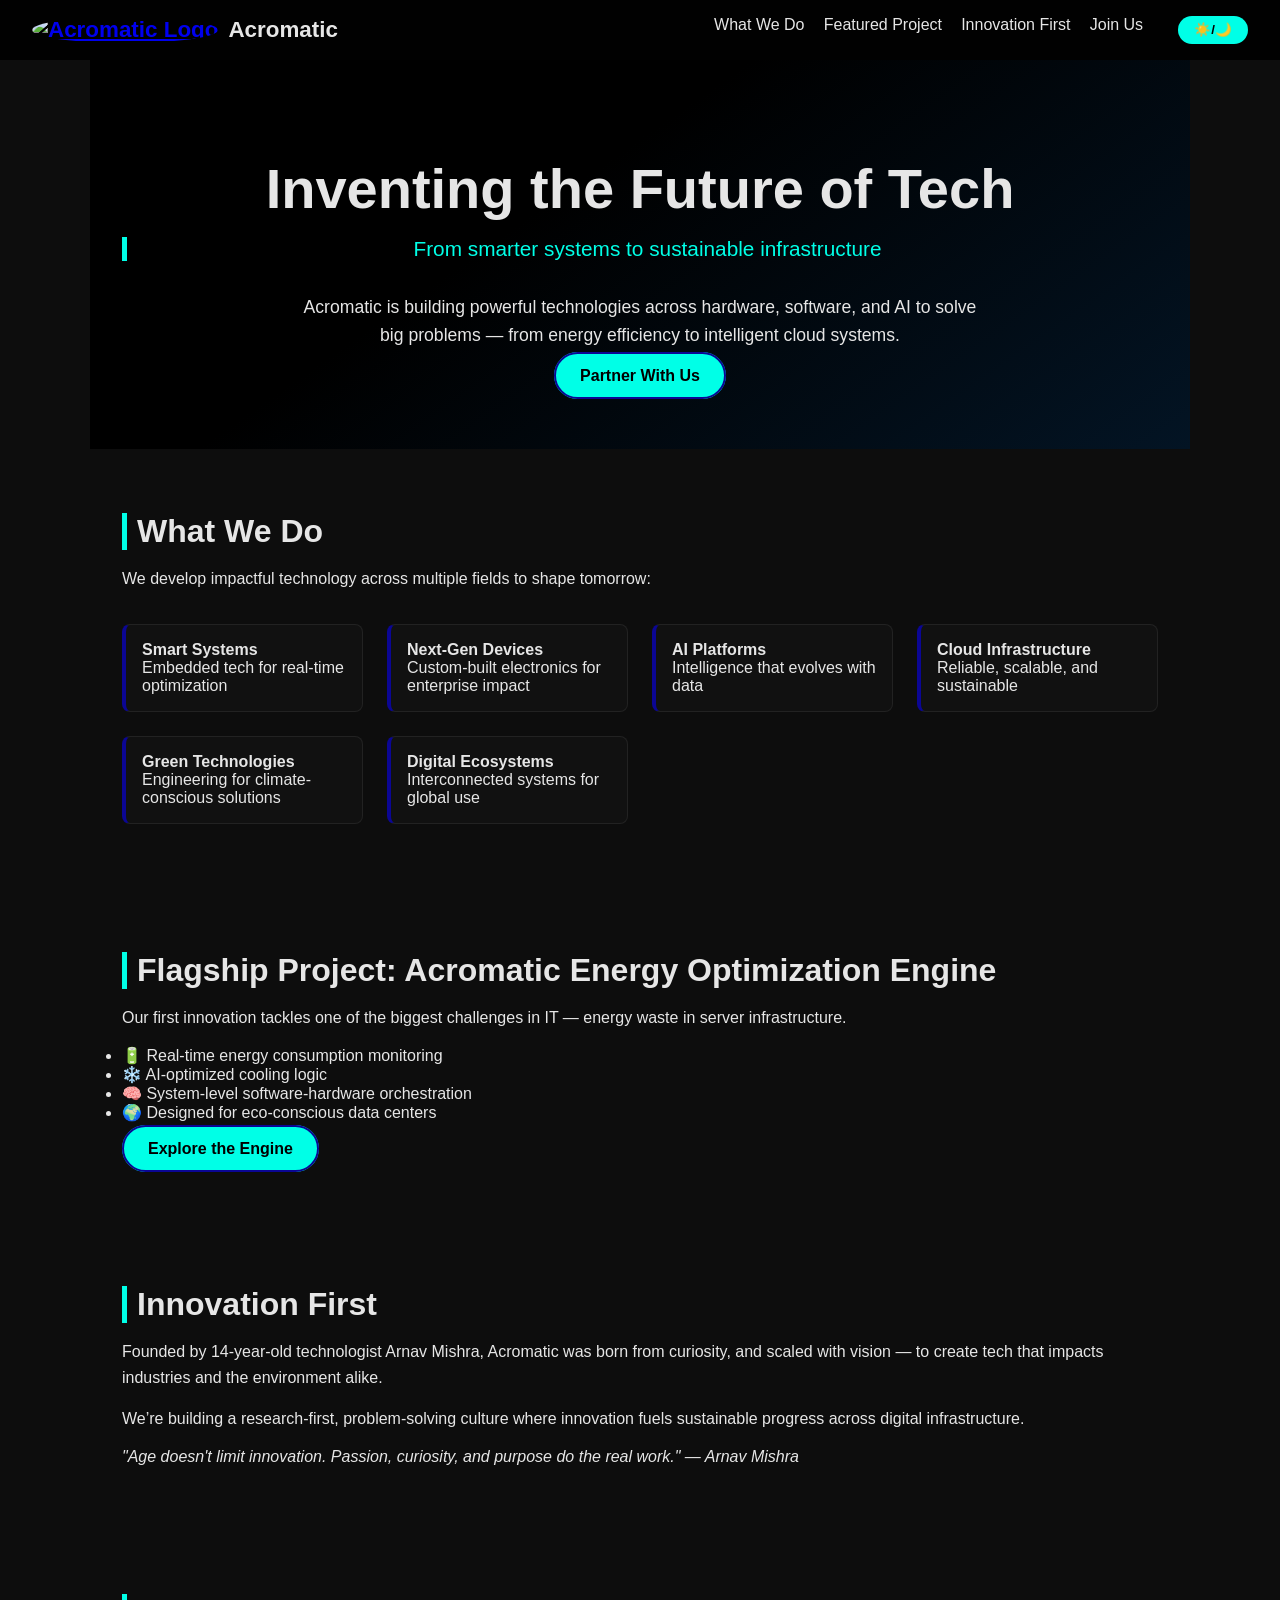
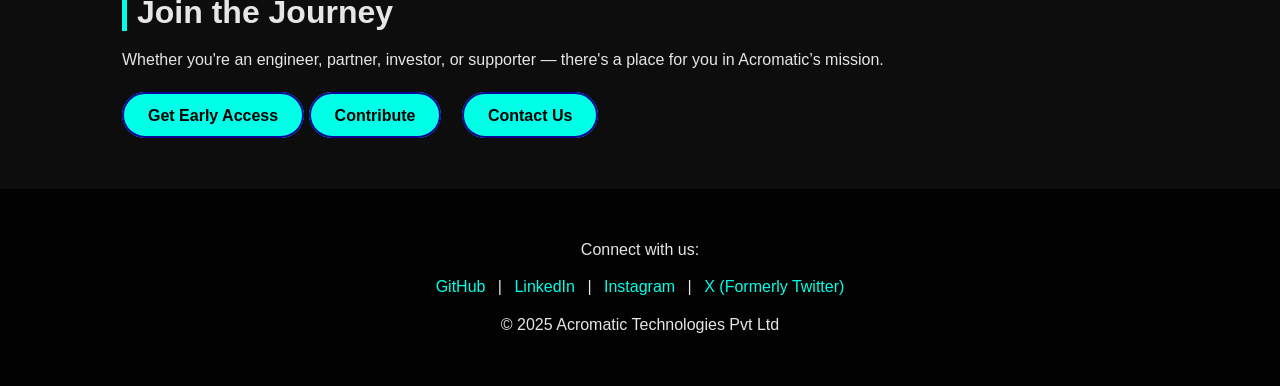
==== index.html @ e017d038 "Update index.html" ====
<!DOCTYPE html>
<html lang="en">
<head>
  <meta charset="UTF-8" />
  <meta name="viewport" content="width=device-width, initial-scale=1.0"/>
  <title>Acromatic - Emerging Technologies for a Better Tomorrow</title>
  <meta name="description" content="Acromatic Technologies is an emerging full-spectrum tech company based in Delhi, focused on building innovative solutions across hardware, software, AI, and sustainable IT infrastructure. From intelligent server systems to next-gen platforms, Acromatic is shaping the future of technology.">
  <meta name="keywords" content="acromatic, acromatic technologies, server optimization, sustainable IT, tech innovation, AI platforms, digital infrastructure, cloud systems, energy efficient computing, hardware-software integration, Delhi tech startup, Arnav Mishra">
  <meta property="og:title" content="Acromatic Technologies Building the Future of Sustainable and Intelligent Tech">
  <meta property="og:description" content="From intelligent server optimization to next-gen tech platforms, Acromatic Technologies is reimagining the future of IT, founded by teen innovator Arnav Mishra in Delhi.">
  <meta property="og:image" content="https://acromatic-technologies.github.io/acromatic-technologies-web-old/assets/Acromatic.png">
  <meta property="og:url" content="https://acromatic-technologies.github.io/">
  <meta property="og:type" content="website">
  <meta name="twitter:card" content="summary_large_image">
  <meta name="twitter:title" content="Acromatic - Emerging Technologies for a Better Tomorrow">
  <meta name="twitter:description" content="Acromatic Technologies is an emerging full-spectrum tech company based in Delhi, focused on building innovative solutions across hardware, software, AI, and sustainable IT infrastructure.">
  <meta name="twitter:image" content="https://acromatic-technologies.github.io/acromatic-technologies-web-old/assets/Acromatic.png">
  <meta name="twitter:site" content="@Acromatic_Tech">
  <link rel="canonical" href="https://acromatic-technologies.github.io/">
  <link rel="icon" href="https://acromatic-technologies.github.io/acromatic-technologies-web-old/assets/favicon.ico" type="image/x-icon">
  <link rel="apple-touch-icon" sizes="180x180" href="https://acromatic-technologies.github.io/acromatic-technologies-web-old/assets/apple-toch-icon.png">
  <link rel="icon" type="image/png" sizes="32x32" href="https://acromatic-technologies.github.io/acromatic-technologies-web-old/assets/favicon-32x32.png">
  <link rel="icon" type="image/png" sizes="16x16" href="https://acromatic-technologies.github.io/acromatic-technologies-web-old/assets/favicon-16x16.png">
  <style>
    :root {
      --primary: #00ffe7;
      --brand-blue: #0b0694;
      --bg-dark: #0d0d0d;
      --bg-light: #f7f7f7;
      --text-light: #e6e6e6;
      --text-dark: #111;
      --card-dark: #111;
      --card-light: #fff;
    }

    * { margin: 0; padding: 0; box-sizing: border-box; }
    html, body {
      font-family: 'Segoe UI', sans-serif;
      background-color: var(--bg-dark);
      color: var(--text-light);
      scroll-behavior: smooth;
      transition: background 0.3s, color 0.3s;
    }

    body.light-mode {
      background-color: var(--bg-light);
      color: var(--text-dark);
    }

    section {
      padding: 4rem 2rem;
      max-width: 1100px;
      margin: auto;
    }

    h2 {
      font-size: 2rem;
      margin-bottom: 1rem;
      border-left: 5px solid var(--primary);
      padding-left: 10px;
    }

    p { margin: 1rem 0; line-height: 1.6; }

    .cta-btn {
      background: var(--primary);
      border: 2px solid var(--brand-blue);
      padding: 0.8rem 1.5rem;
      font-size: 1rem;
      font-weight: bold;
      border-radius: 30px;
      cursor: pointer;
      transition: transform 0.3s ease, background 0.3s ease;
      color: #000;
      text-decoration: none;
    }

    .cta-btn:hover {
      transform: scale(1.05);
      background: var(--brand-blue);
      color: #fff;
    }

    header {
      display: flex;
      justify-content: space-between;
      align-items: center;
      padding: 1rem 2rem;
      background: rgba(0, 0, 0, 0.85);
      position: sticky;
      top: 0;
      z-index: 999;
    }

    body.light-mode header {
      background: #fff;
    }

    .logo {
      display: flex;
      align-items: center;
      font-size: 1.4rem;
      font-weight: bold;
    }

    .logo img {
      height: 40px;
      margin-right: 10px;
      border-radius: 50%;
    }

    nav {
      display: flex;
      gap: 1.2rem;
      background: transparent;
    }

    nav a {
      text-decoration: none;
      color: inherit;
      font-weight: 500;
      transition: color 0.3s;
    }

    nav a:hover {
      color: var(--primary);
    }

    .menu-toggle {
      display: none;
      flex-direction: column;
      cursor: pointer;
      gap: 5px;
    }

    .menu-toggle div {
      width: 25px;
      height: 3px;
      background: var(--primary);
    }

    .toggle {
      cursor: pointer;
      padding: 0.4rem 1rem;
      background: var(--primary);
      color: #000;
      border-radius: 20px;
      border: none;
      font-weight: bold;
      margin-left: 1rem;
    }

    @media (max-width: 768px) {
      nav {
        display: none;
        flex-direction: column;
        position: absolute;
        top: 70px;
        right: 20px;
        background: var(--card-dark);
        padding: 1rem;
        border-radius: 10px;
        box-shadow: 0 0 10px rgba(0,0,0,0.4);
      }

      body.light-mode nav {
        background: var(--card-light);
      }

      nav.open {
        display: flex;
      }

      .menu-toggle {
        display: flex;
      }
    }

    .hero {
      text-align: center;
      padding: 6rem 2rem 4rem;
      background: linear-gradient(145deg, #000 40%, #031424 100%);
    }

    body.light-mode .hero {
      background: linear-gradient(145deg, #e6f9f9, #ffffff);
    }

    .hero h1 {
      font-size: 2.7rem;
      margin-bottom: 1rem;
    }

    .hero h2 {
      font-size: 1.3rem;
      color: var(--primary);
      font-weight: 400;
      margin-bottom: 2rem;
    }

    .hero p {
      max-width: 700px;
      margin: auto;
      font-size: 1.1rem;
    }

    .tech-grid {
      display: grid;
      grid-template-columns: repeat(auto-fit, minmax(220px, 1fr));
      gap: 1.5rem;
      margin-top: 2rem;
    }

    .tech-item {
      background: var(--card-dark);
      border: 1px solid #222;
      border-left: 4px solid var(--brand-blue);
      padding: 1rem;
      border-radius: 8px;
      transition: 0.3s ease;
    }

    .tech-item:hover {
      transform: translateY(-5px);
      border-color: var(--primary);
    }

    body.light-mode .tech-item {
      background: #fff;
      border: 1px solid #ccc;
    }

    footer {
      text-align: center;
      padding: 2rem;
      background: rgba(0, 0, 0, 0.85);
    }

    body.light-mode footer {
      background: #f0f0f0;
    }

    footer a {
      margin: 0 0.5rem;
      color: var(--primary);
      text-decoration: none;
    }

    .fade {
      opacity: 0;
      transform: translateY(40px);
      transition: all 0.8s ease-out;
    }

    .fade.show {
      opacity: 1;
      transform: translateY(0);
    }

    @media(min-width: 768px) {
      .hero h1 { font-size: 3.5rem; }
    }
  </style>
</head>
<body>

<header>
  <div class="logo">
    <a href="https://acromatic-technologies.github.io"><img src="https://acromatic-technologies.github.io/acromatic-technologies-web-old/assets/Acromatic.png" alt="Acromatic Logo" />
    </a>
    Acromatic
  </div>

  <div class="menu-toggle" onclick="toggleMenu()">
    <div></div><div></div><div></div>
  </div>

  <nav id="main-nav">
    <a href="#technologies">What We Do</a>
    <a href="#project">Featured Project</a>
    <a href="#innovation">Innovation First</a>
    <a href="#join">Join Us</a>
    <button class="toggle" onclick="toggleMode()">☀️/🌙</button>
  </nav>
</header>

<section class="hero fade">
  <h1>Inventing the Future of Tech</h1>
  <h2>From smarter systems to sustainable infrastructure</h2>
  <p>Acromatic is building powerful technologies across hardware, software, and AI to solve big problems — from energy efficiency to intelligent cloud systems.</p>
  <br/>
  <a class="cta-btn" href="#join">Partner With Us</a>
</section>

<section id="technologies" class="fade">
  <h2>What We Do</h2>
  <p>We develop impactful technology across multiple fields to shape tomorrow:</p>
  <div class="tech-grid">
    <div class="tech-item"><strong>Smart Systems</strong><br/> Embedded tech for real-time optimization</div>
    <div class="tech-item"><strong>Next-Gen Devices</strong><br/> Custom-built electronics for enterprise impact</div>
    <div class="tech-item"><strong>AI Platforms</strong><br/> Intelligence that evolves with data</div>
    <div class="tech-item"><strong>Cloud Infrastructure</strong><br/> Reliable, scalable, and sustainable</div>
    <div class="tech-item"><strong>Green Technologies</strong><br/> Engineering for climate-conscious solutions</div>
    <div class="tech-item"><strong>Digital Ecosystems</strong><br/> Interconnected systems for global use</div>
  </div>
</section>

<section id="project" class="fade">
  <h2>Flagship Project: Acromatic Energy Optimization Engine</h2>
  <p>Our first innovation tackles one of the biggest challenges in IT — energy waste in server infrastructure.</p>
  <ul>
    <li>🔋 Real-time energy consumption monitoring</li>
    <li>❄️ AI-optimized cooling logic</li>
    <li>🧠 System-level software-hardware orchestration</li>
    <li>🌍 Designed for eco-conscious data centers</li>
  </ul>
  <br/>
  <a class="cta-btn" href="/engine">Explore the Engine</a>
</section>

<section id="innovation" class="fade">
  <h2>Innovation First</h2>
  <p>Founded by 14-year-old technologist Arnav Mishra, Acromatic was born from curiosity, and scaled with vision — to create tech that impacts industries and the environment alike.</p>
  <p>We’re building a research-first, problem-solving culture where innovation fuels sustainable progress across digital infrastructure.</p>
  <blockquote style="font-style: italic; margin-top: 1rem;">"Age doesn't limit innovation. Passion, curiosity, and purpose do the real work." — Arnav Mishra</blockquote>
</section>

<section id="join" class="fade">
  <h2>Join the Journey</h2>
  <p>Whether you're an engineer, partner, investor, or supporter — there's a place for you in Acromatic’s mission.</p>
  <br/>
  <a class="cta-btn" href="/services">Get Early Access</a>
  <a class="cta-btn" href="/contribute">Contribute</a>
  <a class="cta-btn" style="margin-left: 1rem;" href="/contact">Contact Us</a>
</section>

<footer>
  <p>Connect with us:</p>
  <a href="https://github.com/acromatic-technologies" target="_blank">GitHub</a> |
  <a href="https://www.linkedin.com/in/acromatic-technologies-754b61357/" target="_blank">LinkedIn</a> | 
  <a href="https://www.instagram.com/acromatic.tech/" target="_blank">Instagram</a> |
  <a href="https://x.com/Acromatic_Tech" target="_blank">X (Formerly Twitter)</a>
  <p>&copy; 2025 Acromatic Technologies Pvt Ltd</p>
</footer>

<script>
  function toggleMode() {
    document.body.classList.toggle('light-mode');
  }

  function toggleMenu() {
    document.getElementById('main-nav').classList.toggle('open');
  }

  const observer = new IntersectionObserver(entries => {
    entries.forEach(entry => {
      if (entry.isIntersecting) {
        entry.target.classList.add('show');
      }
    });
  }, { threshold: 0.2 });

  document.querySelectorAll('.fade').forEach(el => observer.observe(el));
</script>

</body>
</html>
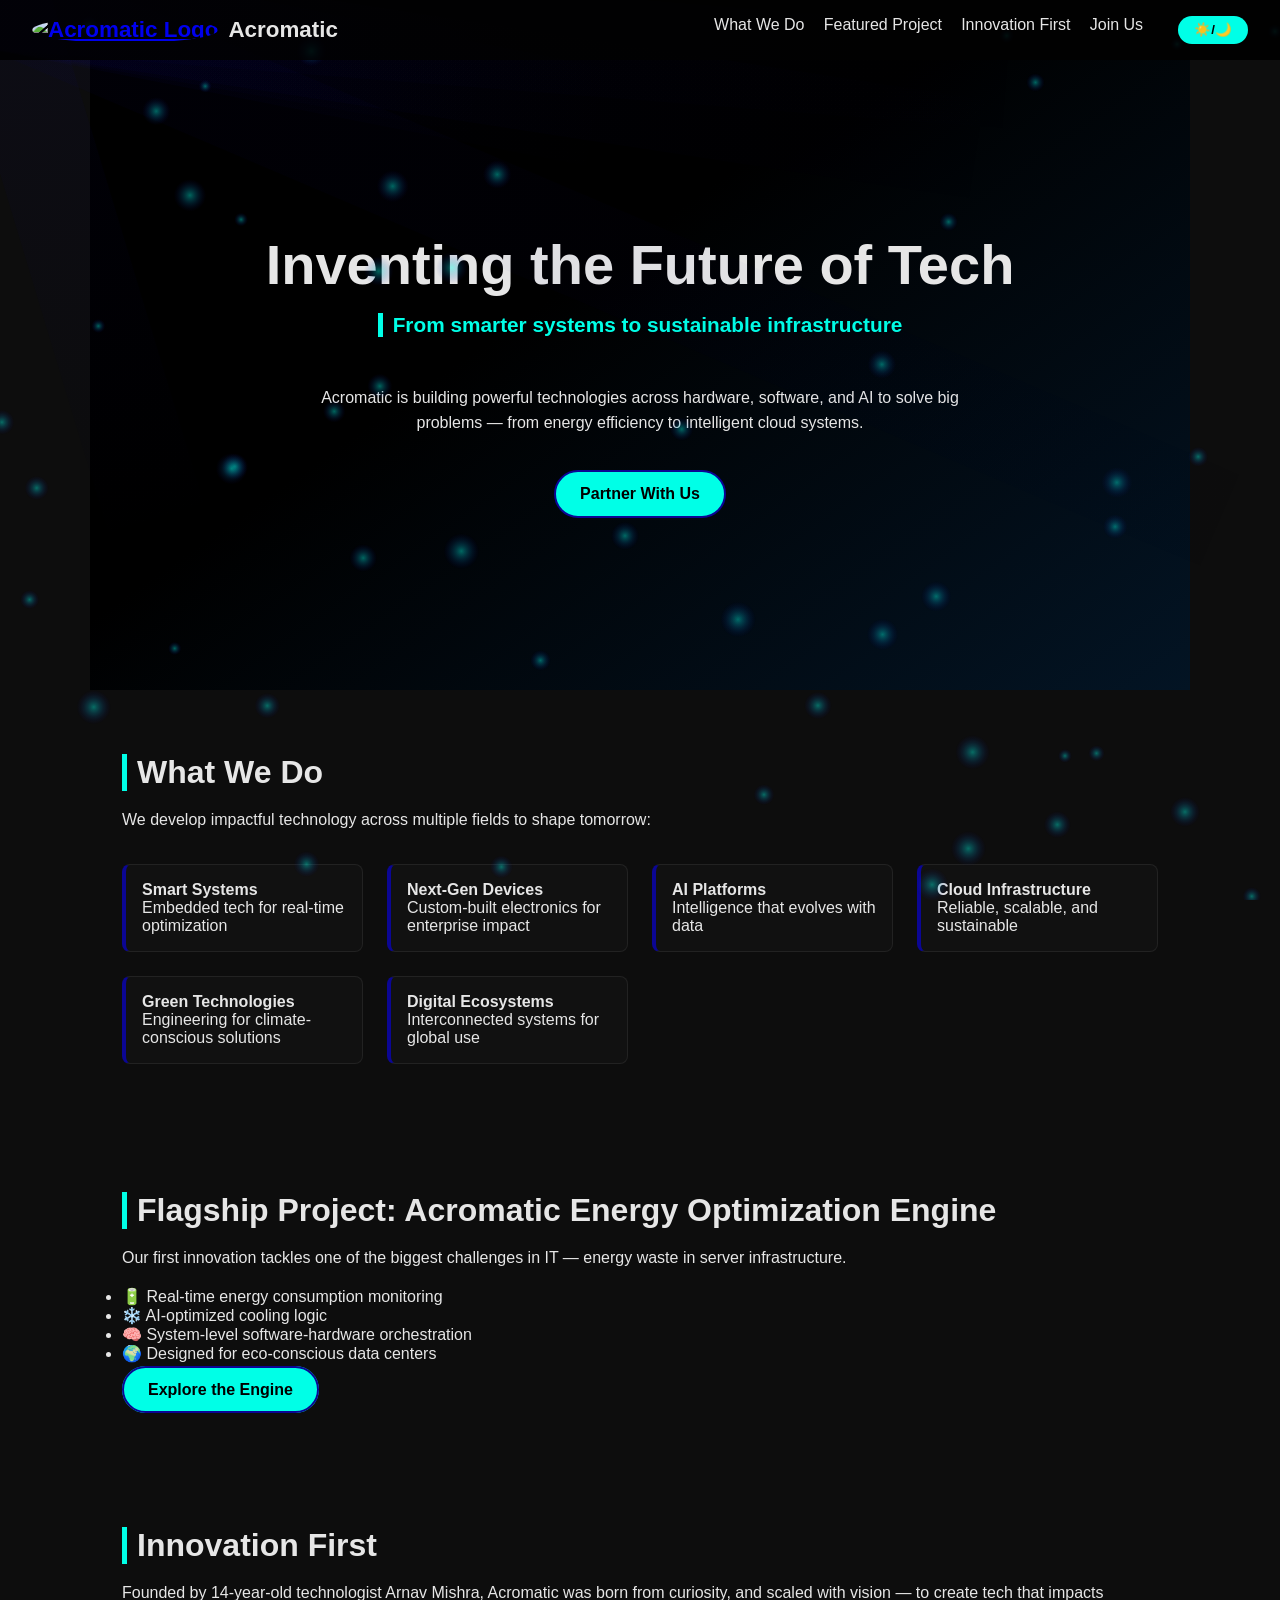
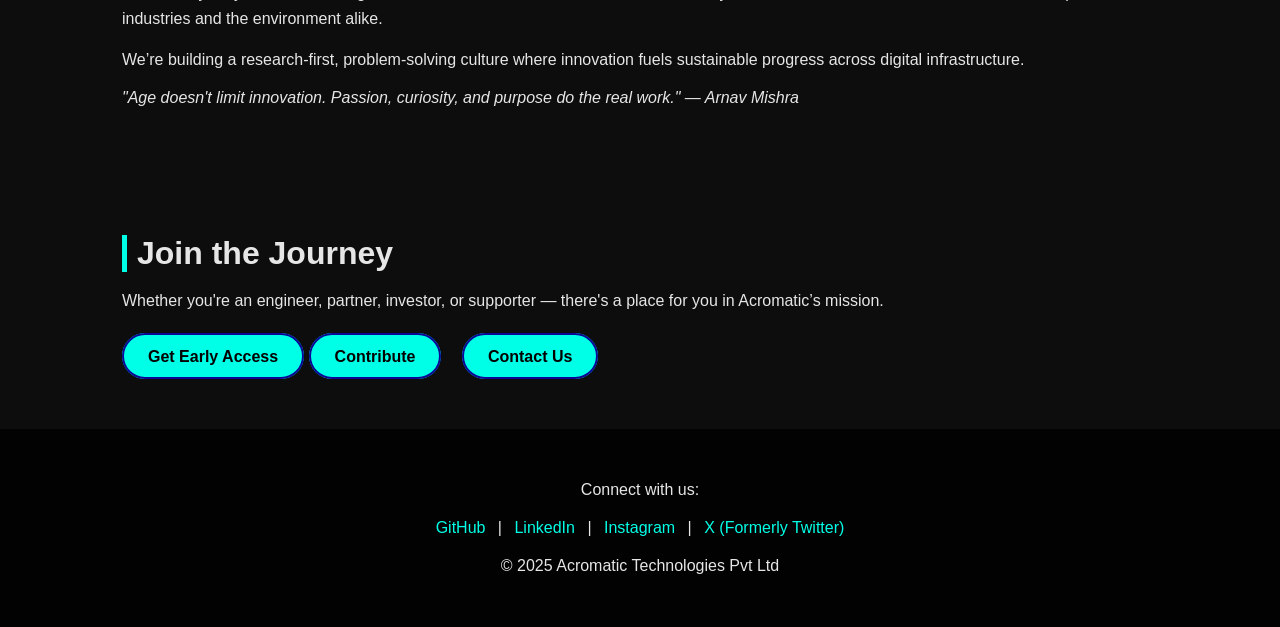
==== commit c1f9948d: "Create index.html" ====
--- a/index.html
+++ b/index.html
@@ -1,3 +1,4 @@
+
 <!DOCTYPE html>
 <html lang="en">
 <head>
@@ -176,32 +177,68 @@
       }
     }
 
-    .hero {
-      text-align: center;
-      padding: 6rem 2rem 4rem;
-      background: linear-gradient(145deg, #000 40%, #031424 100%);
-    }
+    .hero.fade-in {
+  opacity: 0;
+  transform: translateY(40px);
+  transition: all 1s ease;
+}
+.hero.fade-in.show {
+  opacity: 1;
+  transform: translateY(0);
+}
+
+    .cta-btn:hover, button:hover {
+  transform: scale(1.05);
+  box-shadow: 0 0 15px var(--primary);
+}
+
+    .tech-item, .card {
+  transition: transform 0.4s ease, box-shadow 0.4s ease;
+}
+.tech-item:hover, .card:hover {
+  transform: translateY(-8px);
+  box-shadow: 0 10px 20px rgba(0,0,0,0.3);
+}
+
 
     body.light-mode .hero {
       background: linear-gradient(145deg, #e6f9f9, #ffffff);
     }
 
+    .hero {
+      position: relative;
+      height: 70vh;
+      display: flex;
+      flex-direction: column;
+      justify-content: center;
+      align-items: center;
+      padding: 2rem;
+      background: linear-gradient(145deg, #000 40%, #031424 100%);
+      overflow: hidden;
+    }
     .hero h1 {
       font-size: 2.7rem;
       margin-bottom: 1rem;
-    }
-
+      z-index: 2;
+    }
     .hero h2 {
       font-size: 1.3rem;
       color: var(--primary);
-      font-weight: 400;
       margin-bottom: 2rem;
-    }
-
+      z-index: 2;
+    }
     .hero p {
       max-width: 700px;
-      margin: auto;
-      font-size: 1.1rem;
+      text-align: center;
+      z-index: 2;
+    }
+    canvas {
+      position: absolute;
+      top: 0; left: 0;
+      width: 100%;
+      height: 100%;
+      pointer-events: none;
+      z-index: 1;
     }
 
     .tech-grid {
@@ -263,7 +300,7 @@
   </style>
 </head>
 <body>
-
+<canvas id="hero-canvas"></canvas>
 <header>
   <div class="logo">
     <a href="https://acromatic-technologies.github.io"><img src="https://acromatic-technologies.github.io/acromatic-technologies-web-old/assets/Acromatic.png" alt="Acromatic Logo" />
@@ -284,7 +321,7 @@
   </nav>
 </header>
 
-<section class="hero fade">
+<section class="hero fade-in fade">
   <h1>Inventing the Future of Tech</h1>
   <h2>From smarter systems to sustainable infrastructure</h2>
   <p>Acromatic is building powerful technologies across hardware, software, and AI to solve big problems — from energy efficiency to intelligent cloud systems.</p>
@@ -363,5 +400,71 @@
   document.querySelectorAll('.fade').forEach(el => observer.observe(el));
 </script>
 
+<script>
+const canvas = document.getElementById("hero-canvas");
+const ctx = canvas.getContext("2d");
+let w, h, particles = [], rays = [];
+
+function resize() {
+  w = canvas.width = canvas.offsetWidth;
+  h = canvas.height = canvas.offsetHeight;
+
+  particles = Array.from({ length: 50 }, () => ({
+    x: Math.random() * w,
+    y: Math.random() * h,
+    r: Math.random() * 2 + 1,
+    vx: (Math.random() - 0.5) * 0.3,
+    vy: (Math.random() - 0.5) * 0.3
+  }));
+
+  rays = Array.from({ length: 6 }, () => ({
+    x1: 0,
+    y1: 0,
+    x2: Math.random() * w,
+    y2: Math.random() * h * 0.8,
+    alpha: Math.random() * 0.05 + 0.03
+  }));
+}
+
+function animate() {
+  ctx.clearRect(0, 0, w, h);
+
+  // Rays
+  rays.forEach(ray => {
+    const grad = ctx.createLinearGradient(ray.x1, ray.y1, ray.x2, ray.y2);
+    grad.addColorStop(0, `rgba(11,6,148,${ray.alpha})`);
+    grad.addColorStop(1, 'rgba(11,6,148,0)');
+    ctx.strokeStyle = grad;
+    ctx.lineWidth = 100;
+    ctx.beginPath();
+    ctx.moveTo(ray.x1, ray.y1);
+    ctx.lineTo(ray.x2, ray.y2);
+    ctx.stroke();
+  });
+
+  // Particles
+  particles.forEach(p => {
+    p.x += p.vx;
+    p.y += p.vy;
+    if (p.x < 0 || p.x > w) p.vx *= -1;
+    if (p.y < 0 || p.y > h) p.vy *= -1;
+
+    const grad = ctx.createRadialGradient(p.x, p.y, 0, p.x, p.y, p.r * 6);
+    grad.addColorStop(0, "rgba(0,255,231,0.4)");
+    grad.addColorStop(1, "rgba(11,6,148,0)");
+    ctx.fillStyle = grad;
+    ctx.beginPath();
+    ctx.arc(p.x, p.y, p.r * 6, 0, 2 * Math.PI);
+    ctx.fill();
+  });
+
+  requestAnimationFrame(animate);
+}
+
+window.addEventListener("resize", resize);
+resize();
+animate();
+</script>
+
 </body>
 </html>
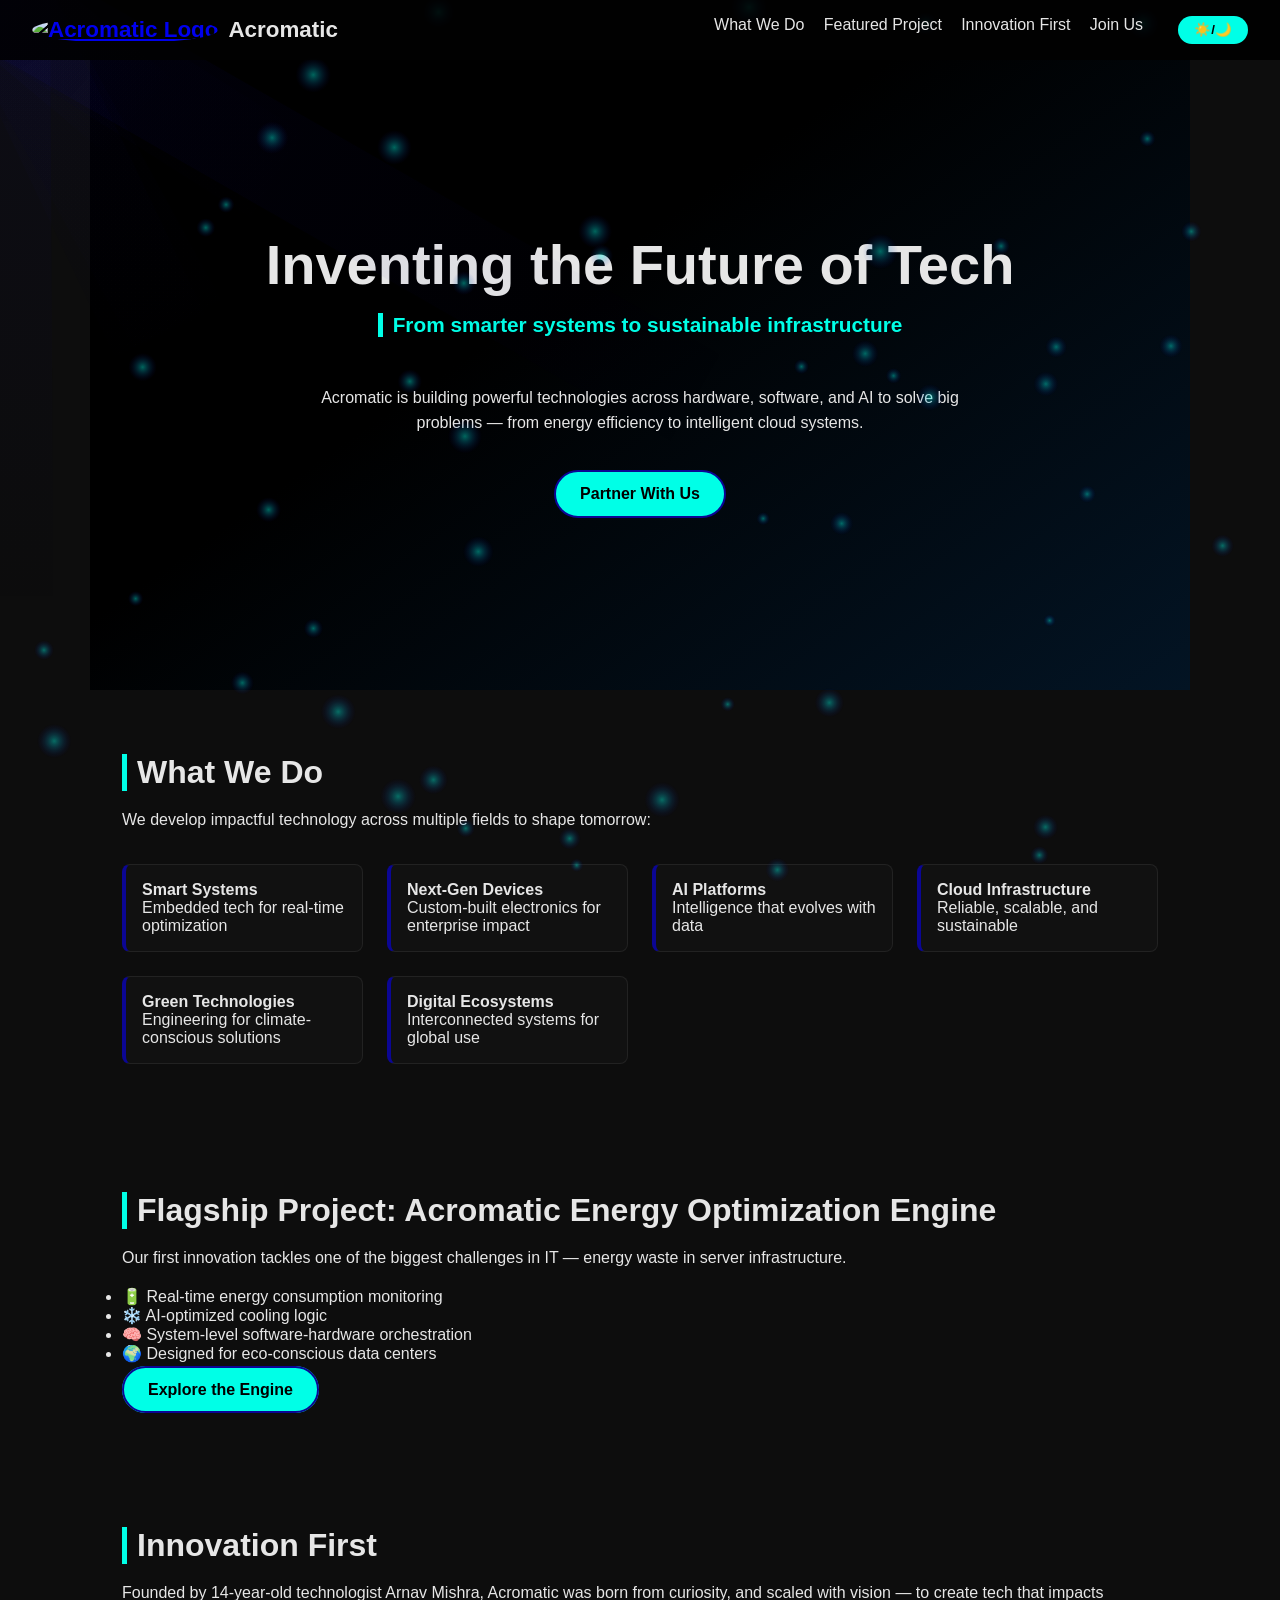
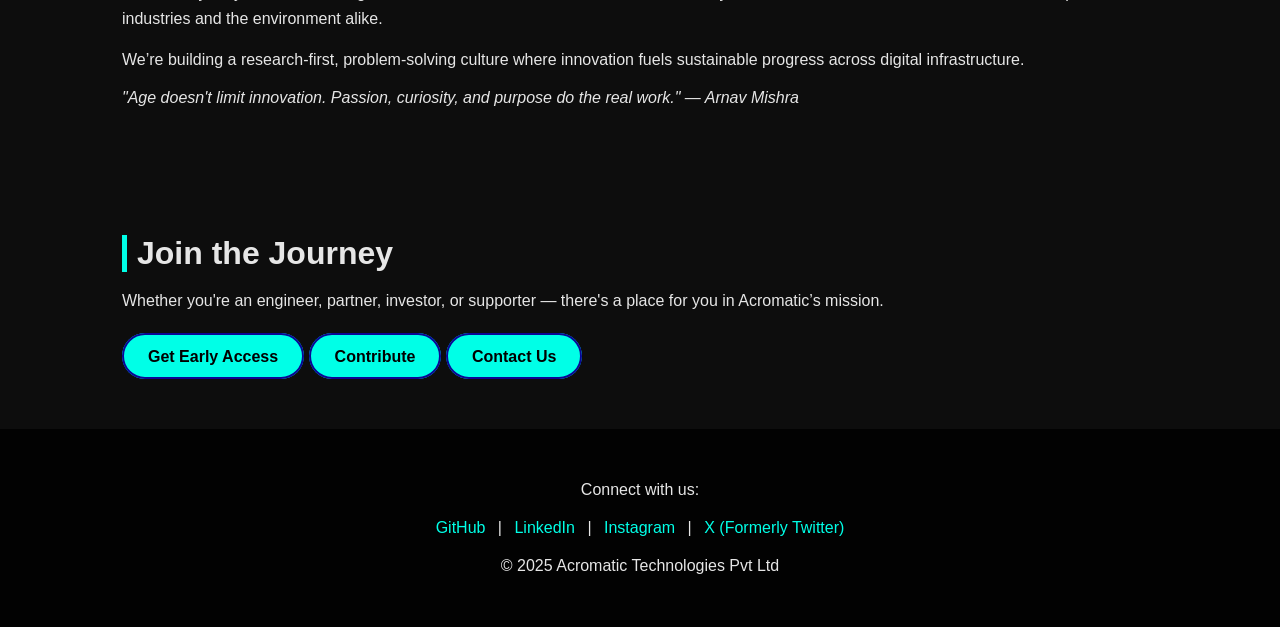
==== commit 03403c07: "Update index.html" ====
--- a/index.html
+++ b/index.html
@@ -366,9 +366,9 @@
   <h2>Join the Journey</h2>
   <p>Whether you're an engineer, partner, investor, or supporter — there's a place for you in Acromatic’s mission.</p>
   <br/>
-  <a class="cta-btn" href="/services">Get Early Access</a>
-  <a class="cta-btn" href="/contribute">Contribute</a>
-  <a class="cta-btn" style="margin-left: 1rem;" href="/contact">Contact Us</a>
+  <a style="margin-top: 10px" class="cta-btn" href="/services">Get Early Access</a>
+  <a style="margin-top: 10px" class="cta-btn" href="/contribute">Contribute</a>
+  <a style="margin-top: 10px" class="cta-btn" style="margin-left: 1rem;" href="/contact">Contact Us</a>
 </section>
 
 <footer>
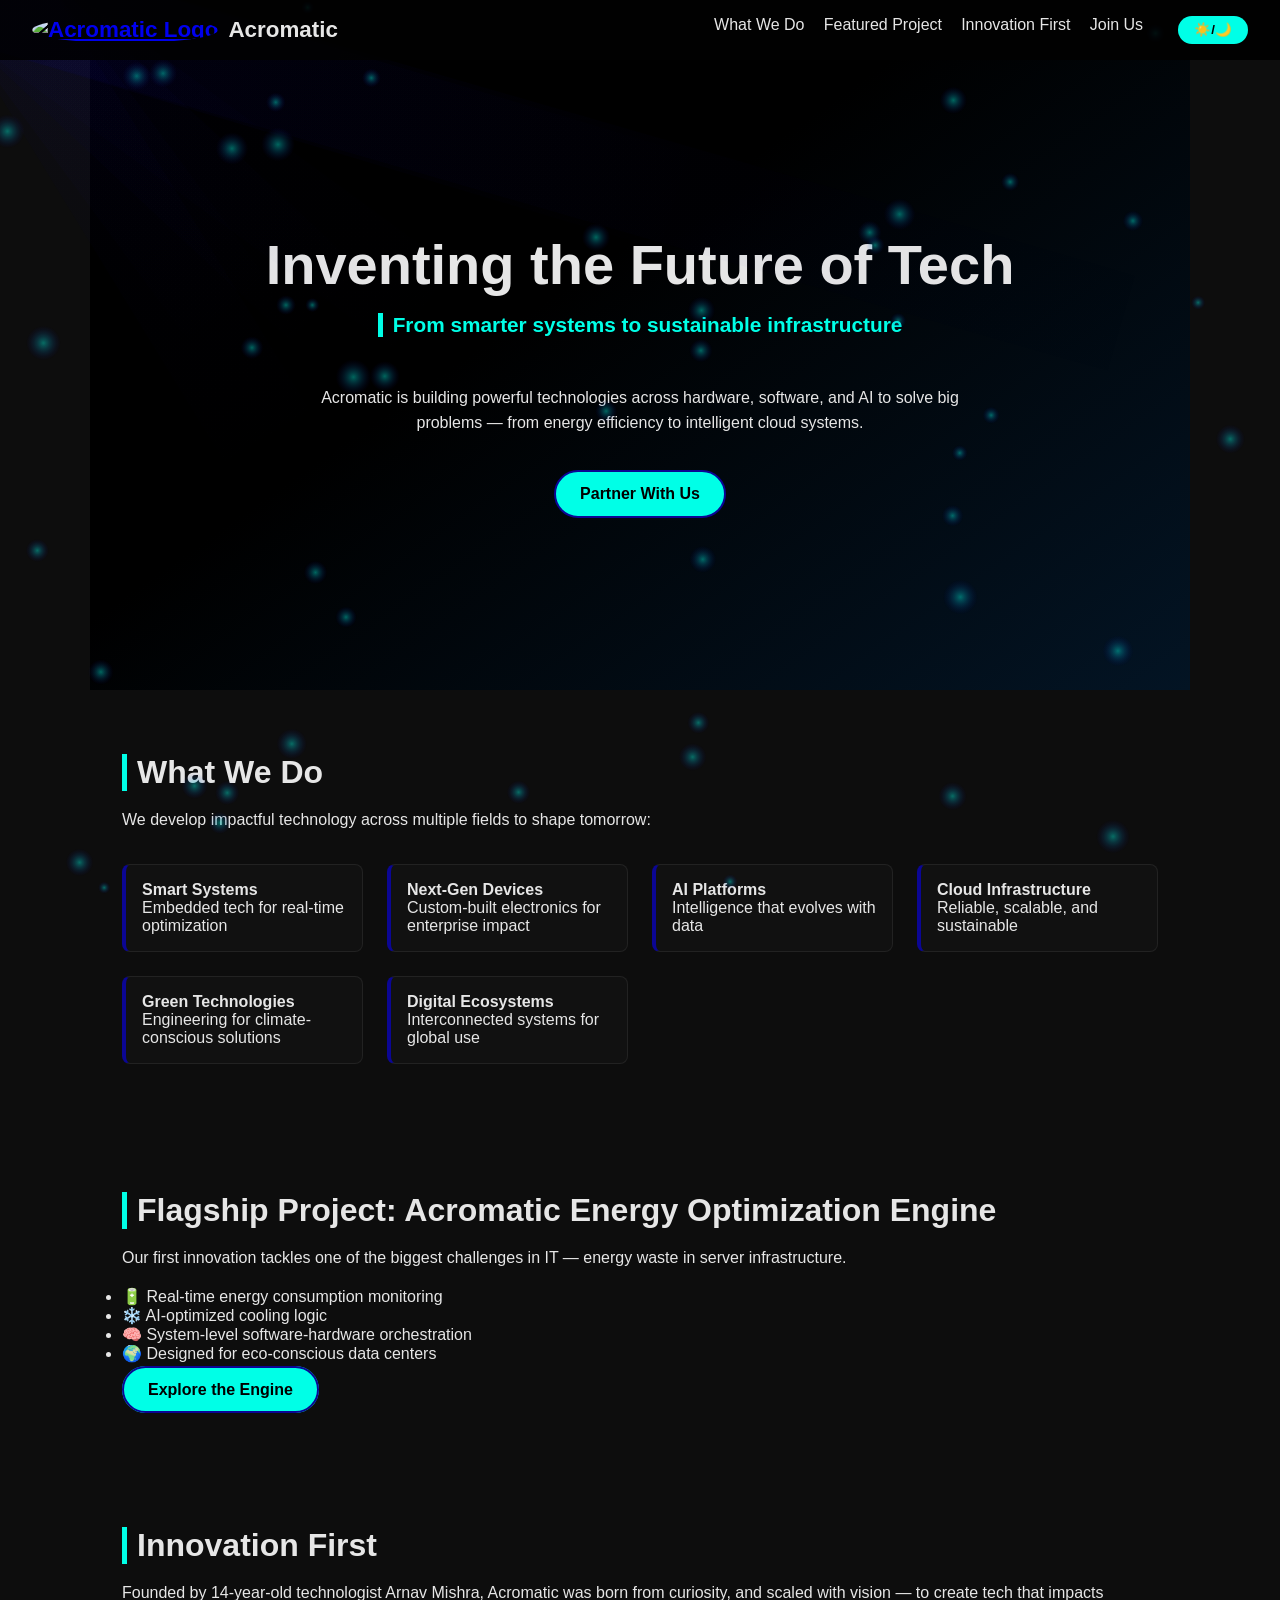
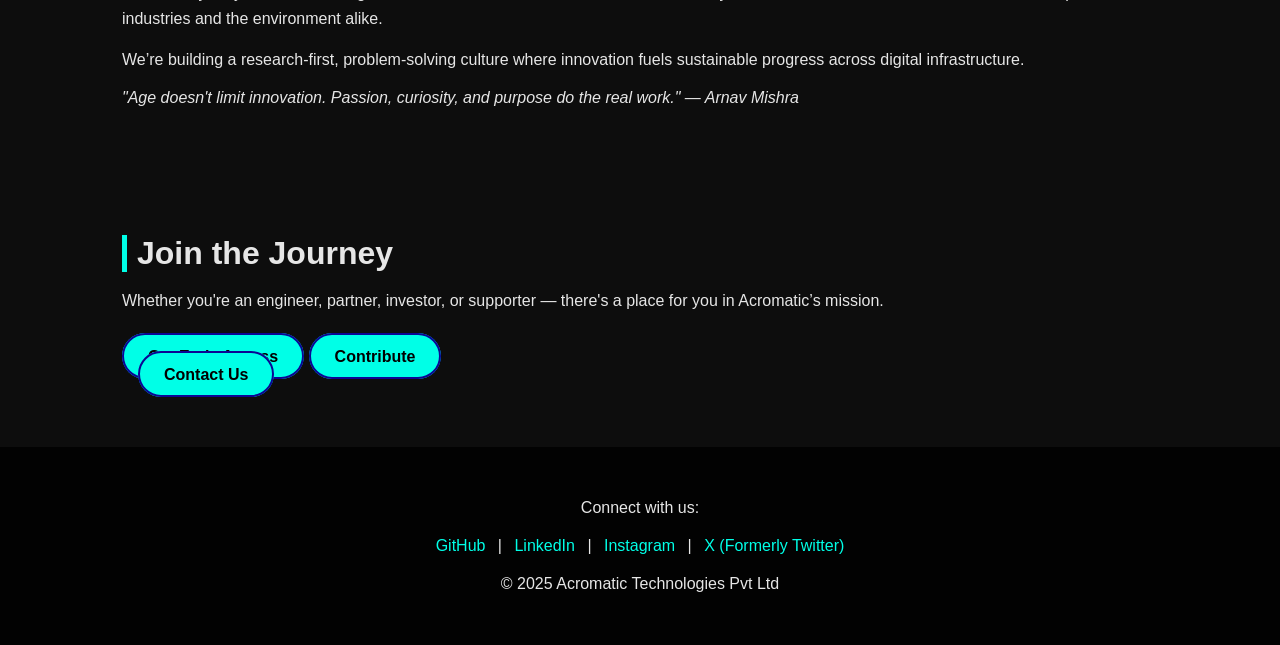
==== commit b9098155: "Update index.html" ====
--- a/index.html
+++ b/index.html
@@ -366,9 +366,10 @@
   <h2>Join the Journey</h2>
   <p>Whether you're an engineer, partner, investor, or supporter — there's a place for you in Acromatic’s mission.</p>
   <br/>
-  <a style="margin-top: 10px" class="cta-btn" href="/services">Get Early Access</a>
-  <a style="margin-top: 10px" class="cta-btn" href="/contribute">Contribute</a>
-  <a style="margin-top: 10px" class="cta-btn" style="margin-left: 1rem;" href="/contact">Contact Us</a>
+  <a class="cta-btn" href="/services">Get Early Access</a>
+  <a class="cta-btn" href="/contribute">Contribute</a>
+  <br>
+  <a class="cta-btn" style="margin-left: 1rem;" href="/contact">Contact Us</a>
 </section>
 
 <footer>
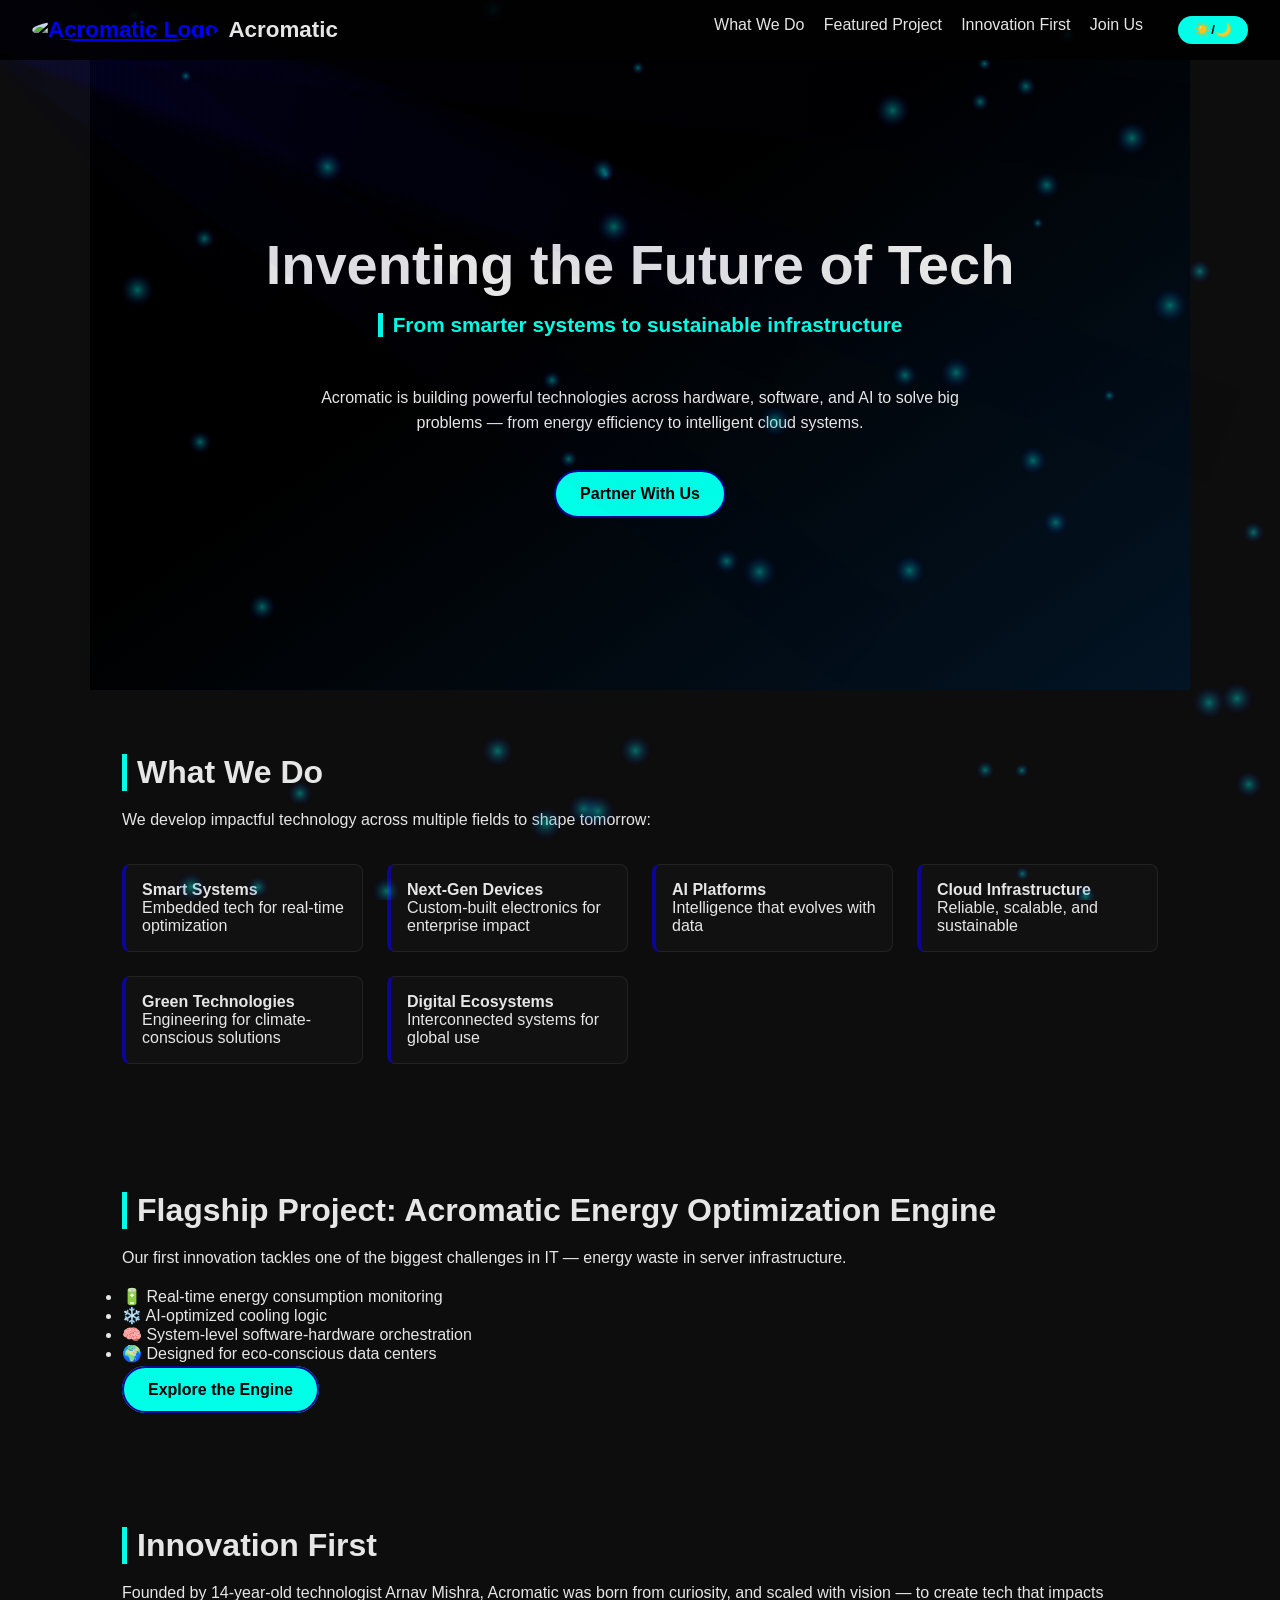
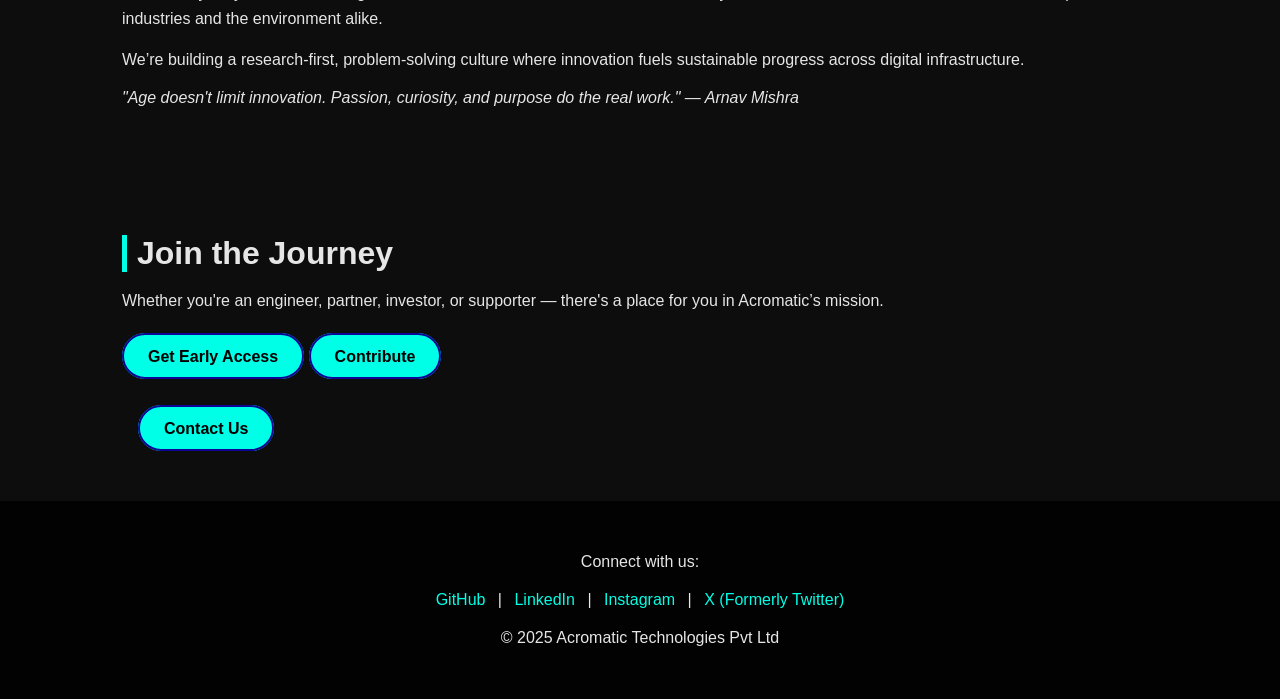
==== commit ec82588e: "Update index.html" ====
--- a/index.html
+++ b/index.html
@@ -368,7 +368,7 @@
   <br/>
   <a class="cta-btn" href="/services">Get Early Access</a>
   <a class="cta-btn" href="/contribute">Contribute</a>
-  <br>
+  <br><br><br><br>
   <a class="cta-btn" style="margin-left: 1rem;" href="/contact">Contact Us</a>
 </section>
 
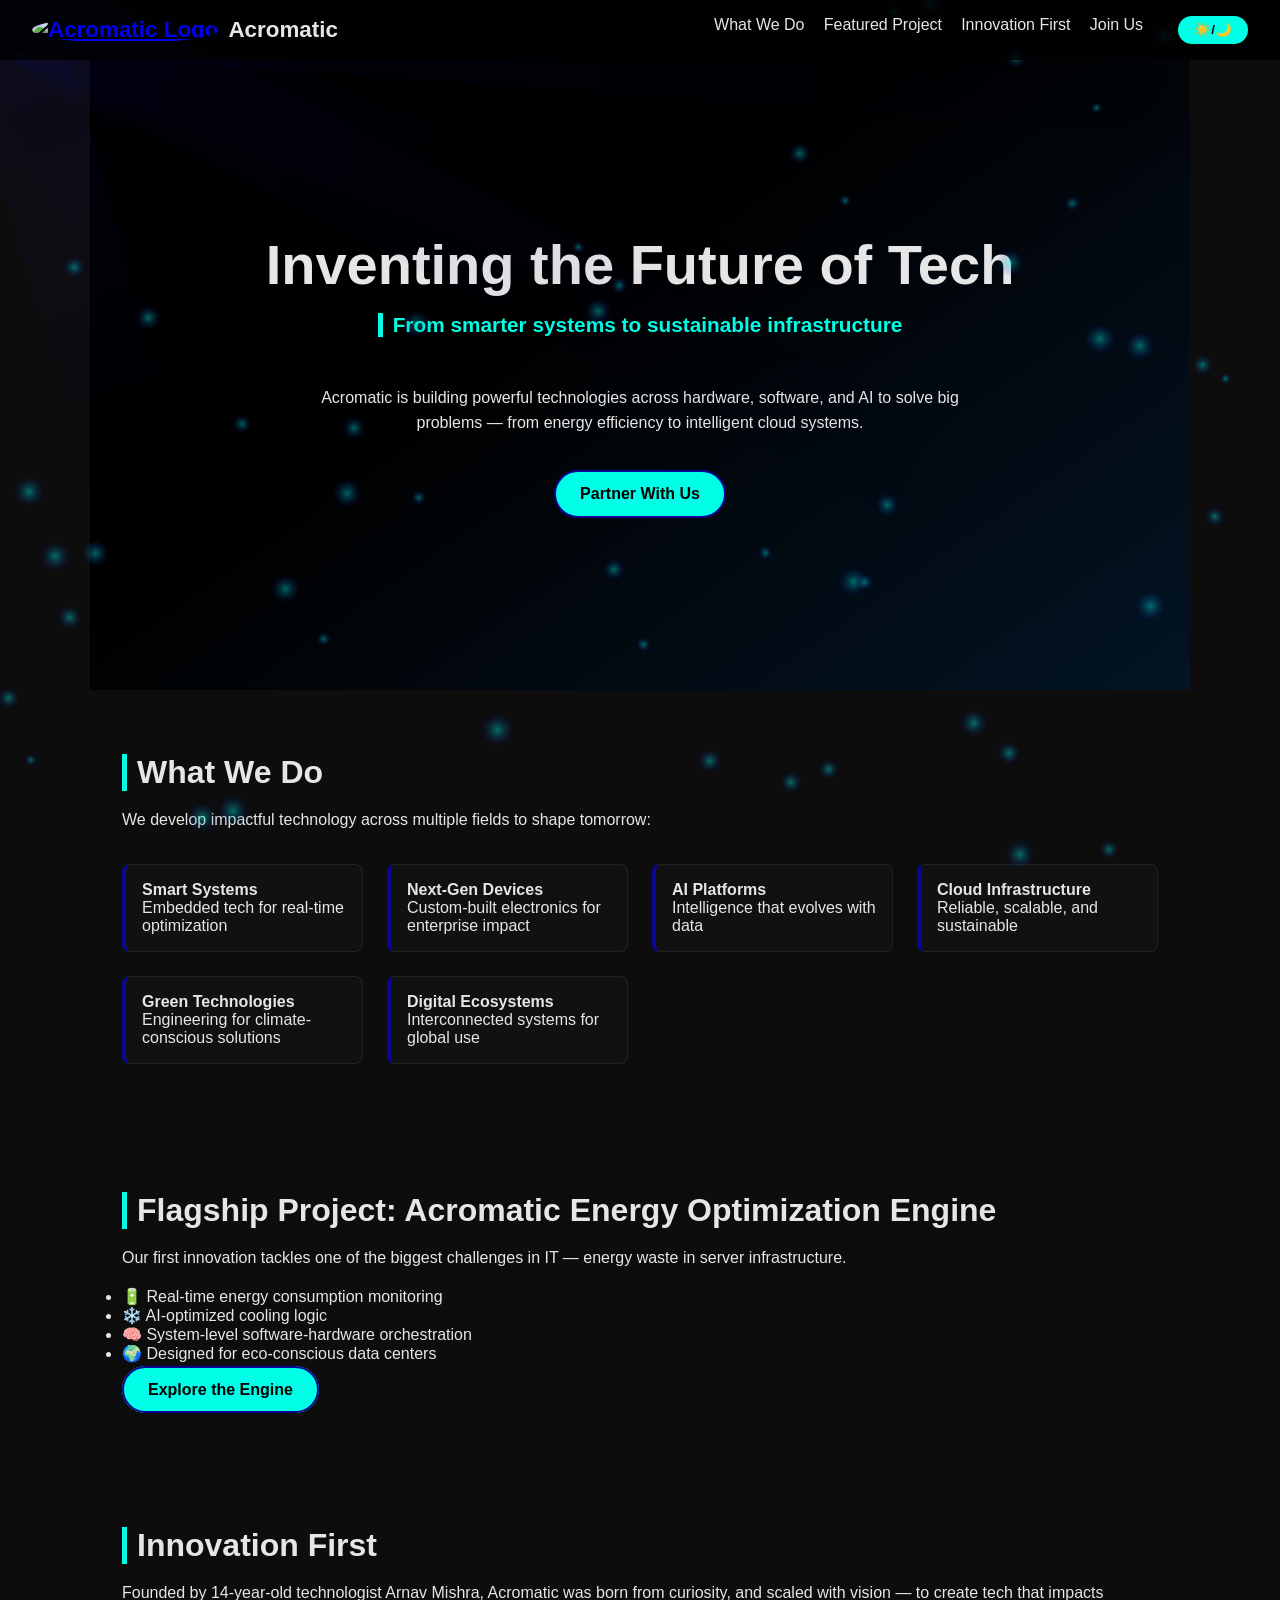
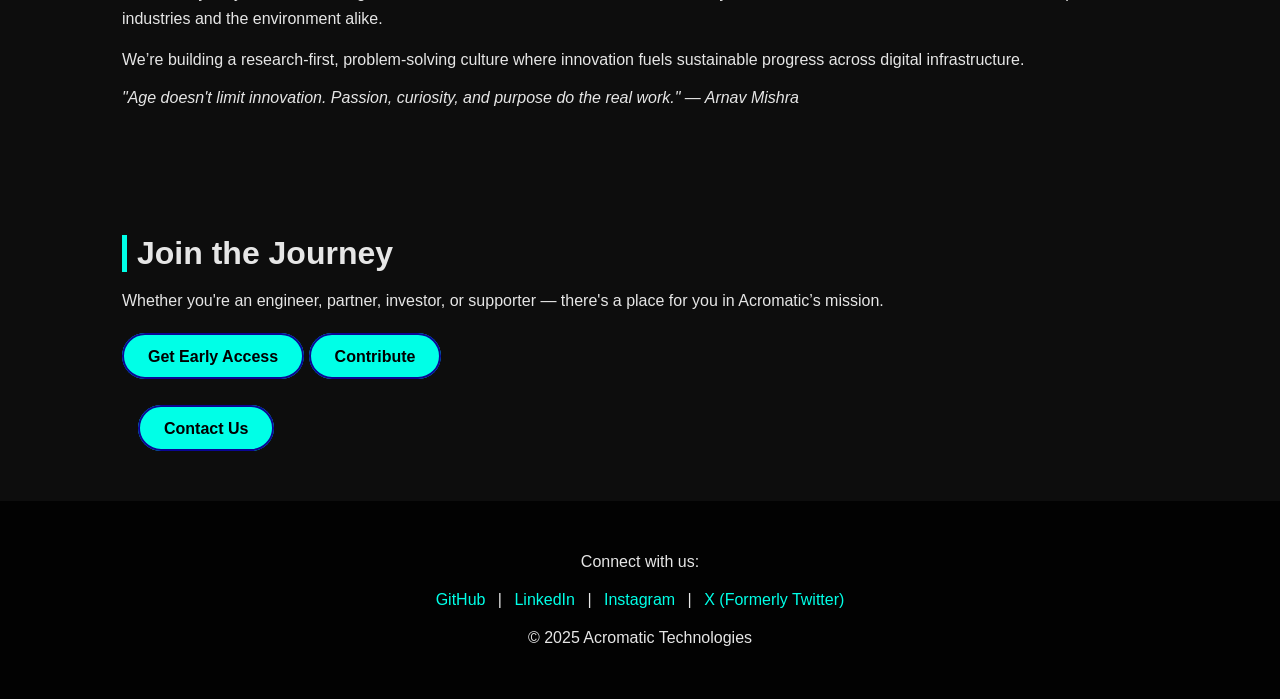
==== commit d7e2aced: "Update index.html" ====
--- a/index.html
+++ b/index.html
@@ -378,7 +378,7 @@
   <a href="https://www.linkedin.com/in/acromatic-technologies-754b61357/" target="_blank">LinkedIn</a> | 
   <a href="https://www.instagram.com/acromatic.tech/" target="_blank">Instagram</a> |
   <a href="https://x.com/Acromatic_Tech" target="_blank">X (Formerly Twitter)</a>
-  <p>&copy; 2025 Acromatic Technologies Pvt Ltd</p>
+  <p>&copy; 2025 Acromatic Technologies</p>
 </footer>
 
 <script>
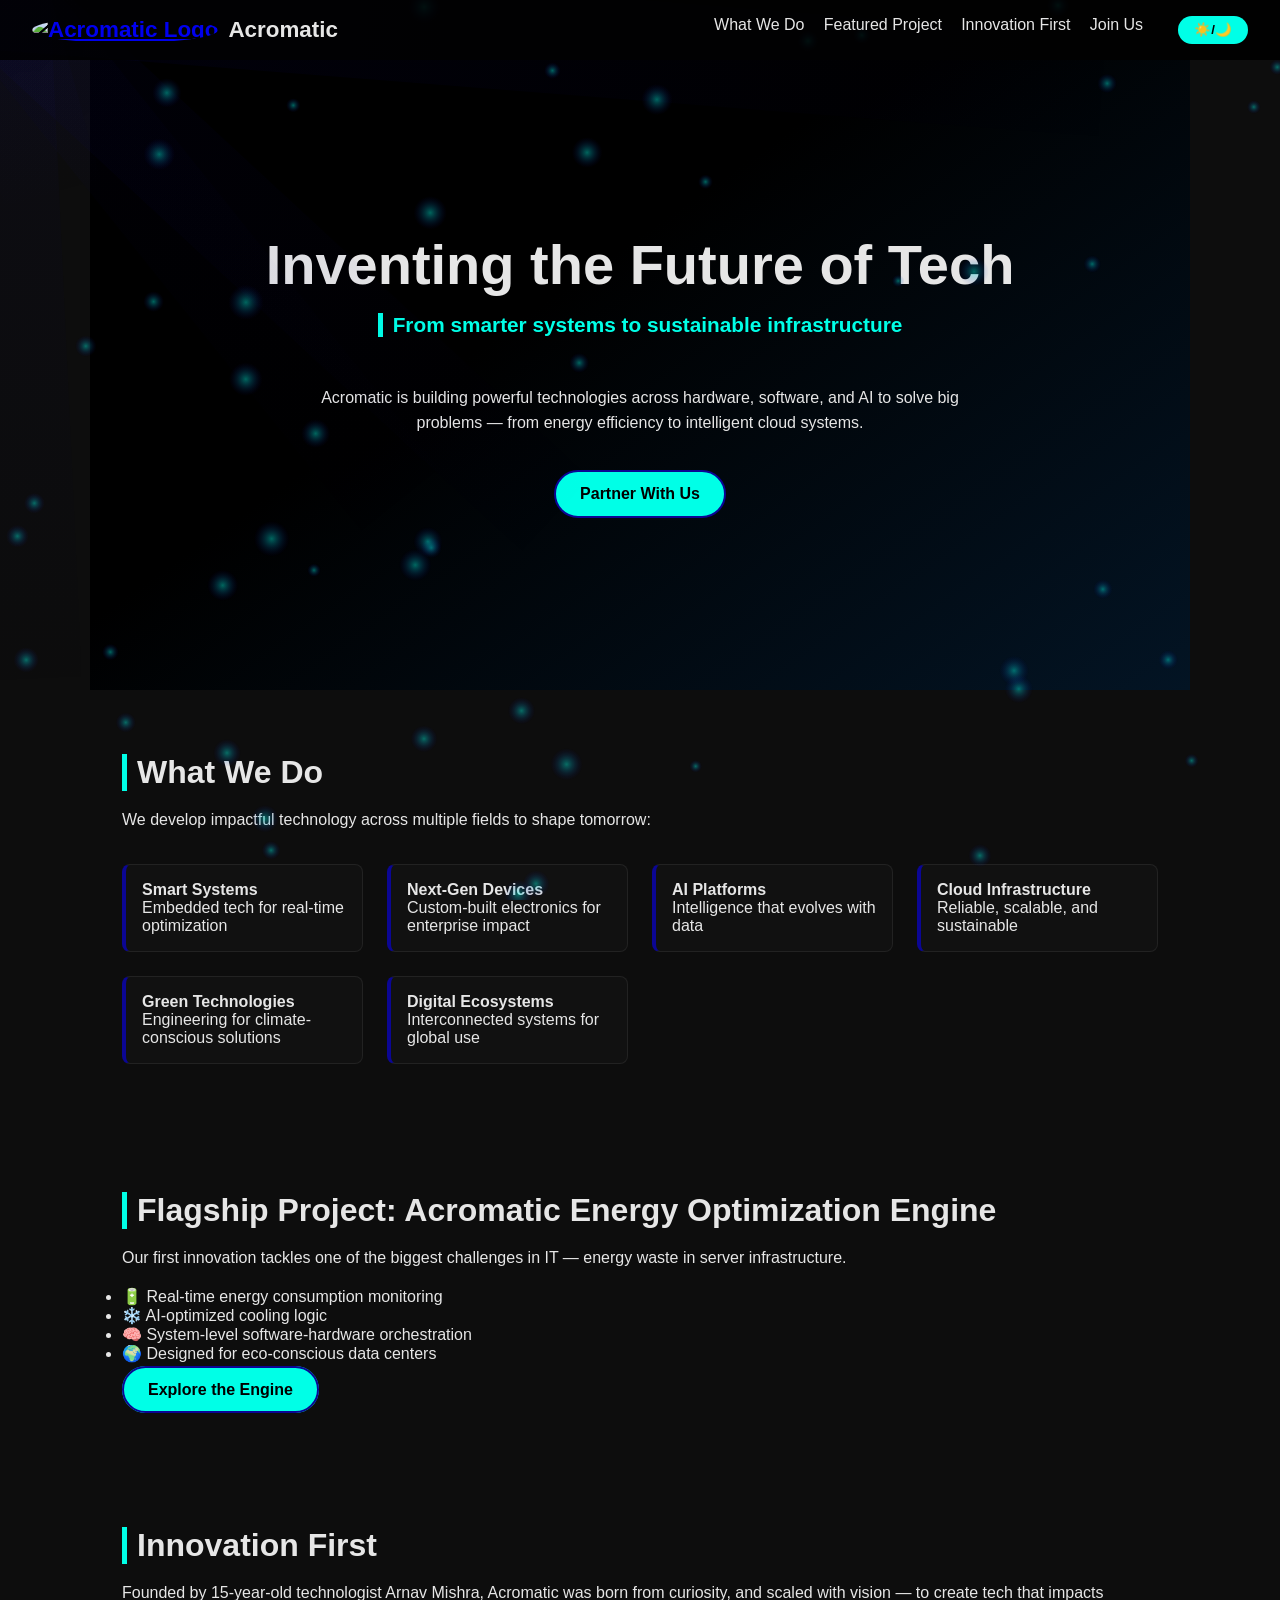
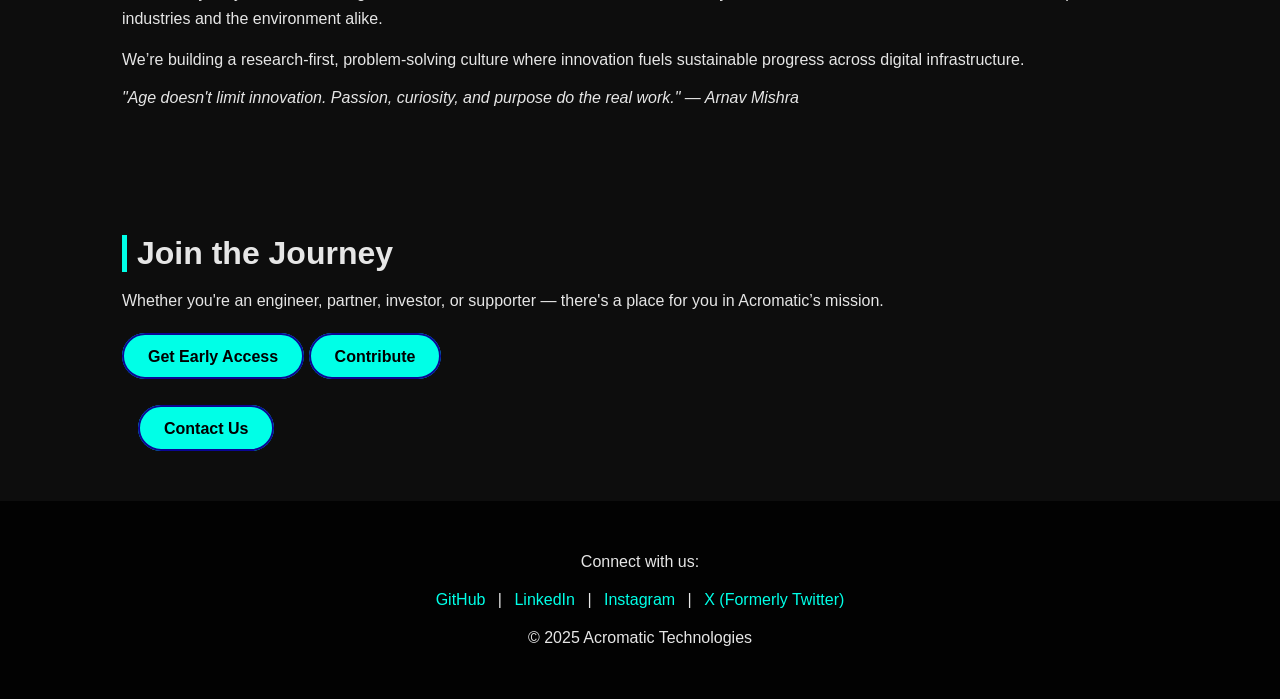
==== commit 9a6a6cbc: "Update index.html" ====
--- a/index.html
+++ b/index.html
@@ -357,7 +357,7 @@
 
 <section id="innovation" class="fade">
   <h2>Innovation First</h2>
-  <p>Founded by 14-year-old technologist Arnav Mishra, Acromatic was born from curiosity, and scaled with vision — to create tech that impacts industries and the environment alike.</p>
+  <p>Founded by 15-year-old technologist Arnav Mishra, Acromatic was born from curiosity, and scaled with vision — to create tech that impacts industries and the environment alike.</p>
   <p>We’re building a research-first, problem-solving culture where innovation fuels sustainable progress across digital infrastructure.</p>
   <blockquote style="font-style: italic; margin-top: 1rem;">"Age doesn't limit innovation. Passion, curiosity, and purpose do the real work." — Arnav Mishra</blockquote>
 </section>
